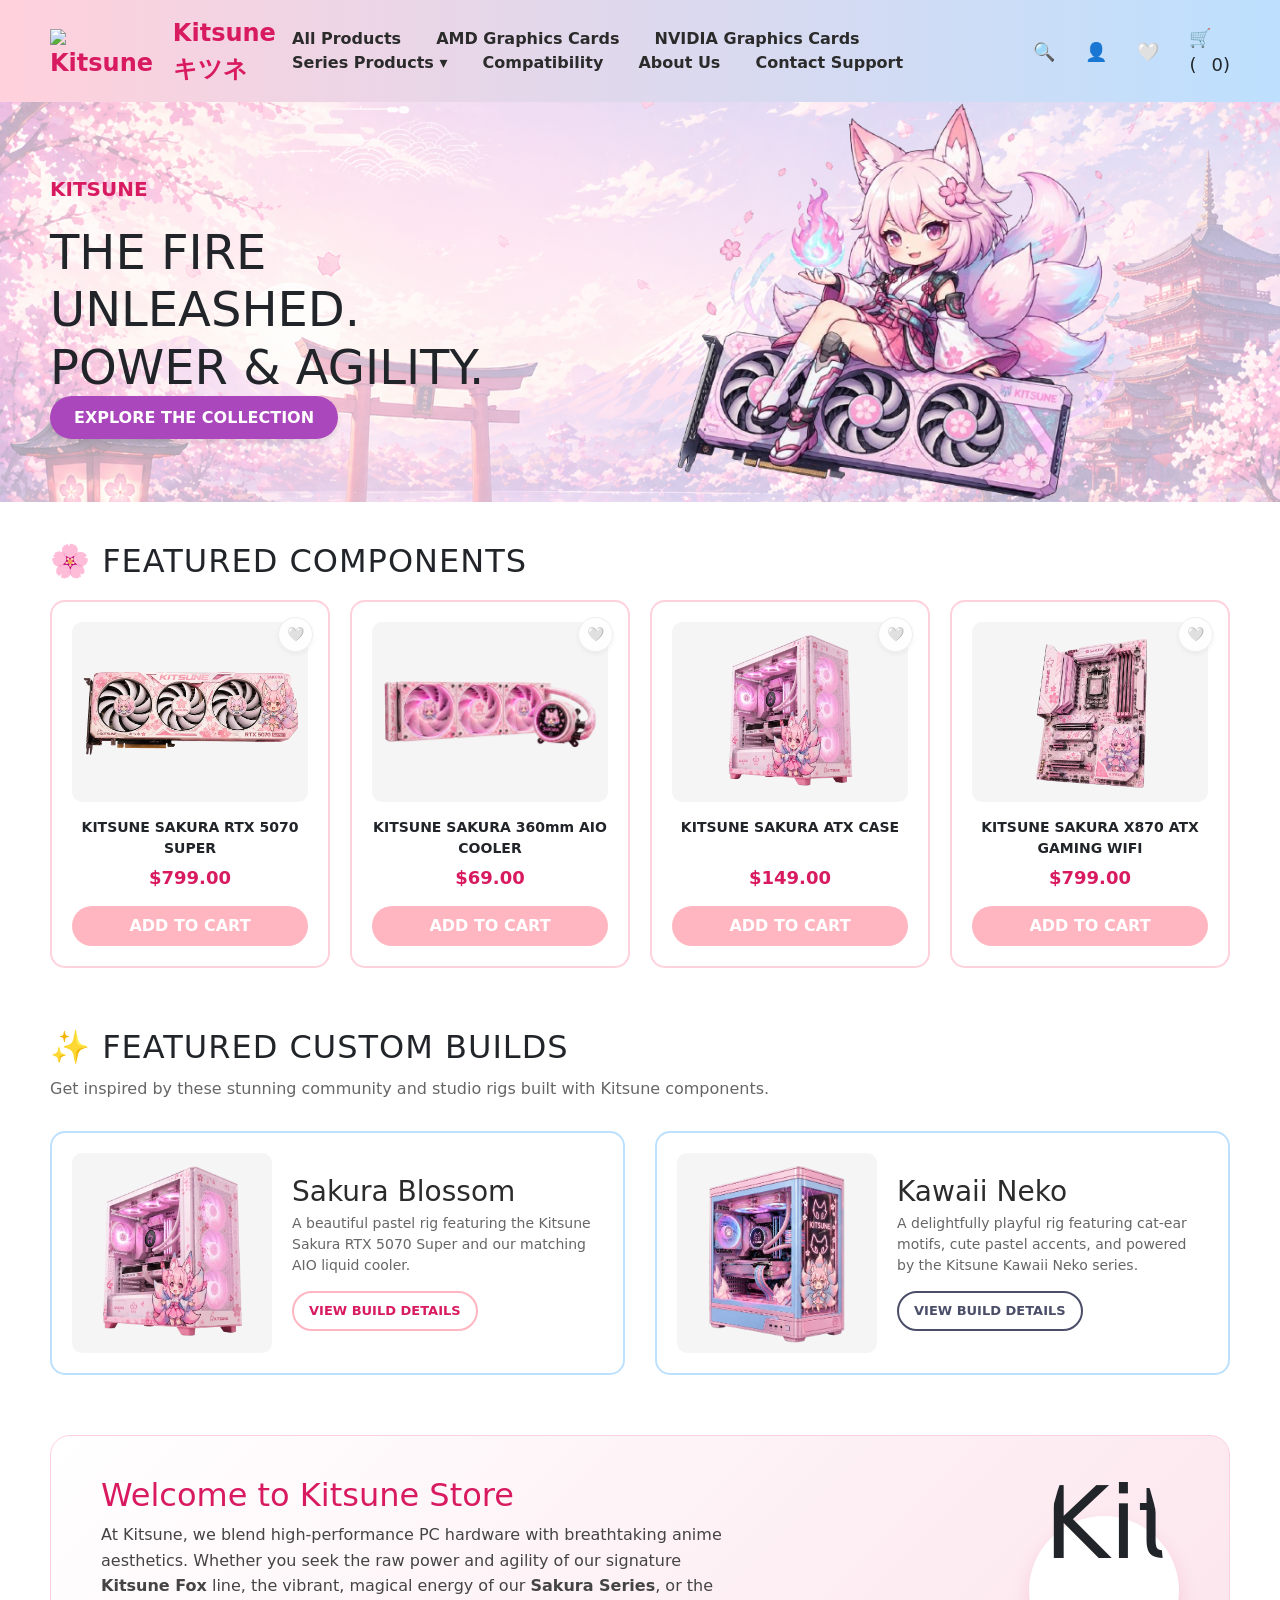
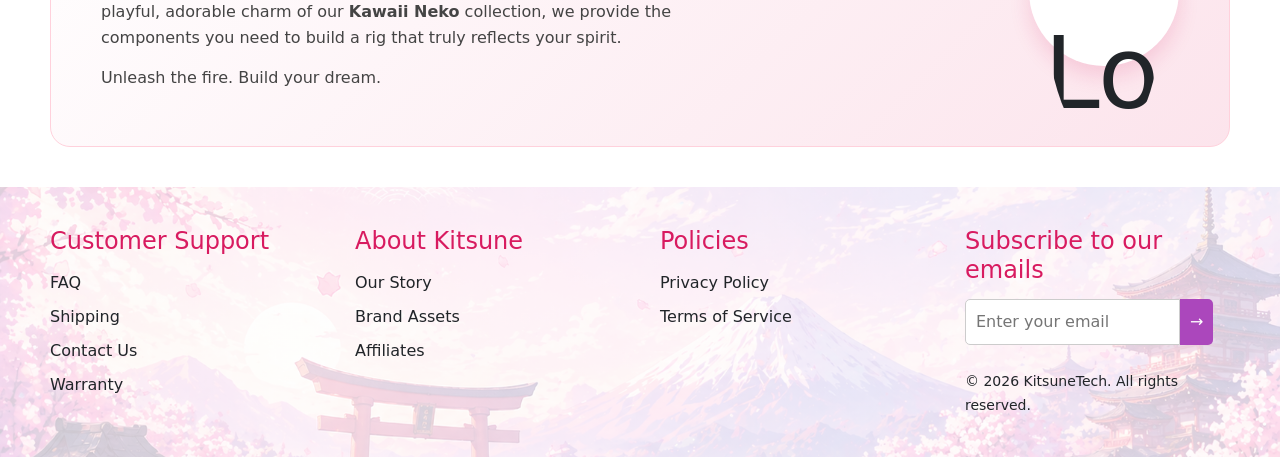
==== index.html @ a8a5a4bb "index" ====
<!DOCTYPE html>
<html lang="en">
<head>
    <meta charset="UTF-8">
    <meta name="viewport" content="width=device-width, initial-scale=1.0">
    <title>Kitsune Official Store </title>
    <link rel="stylesheet" href="styles.css">
    <link href="https://cdn.jsdelivr.net/npm/bootstrap@5.3.3/dist/css/bootstrap.min.css" rel="stylesheet"> 
</head>
<body>

    
    <div class="sakura-container"></div>

    <header>
        <a href="#" class="logo">
            <img src="assets/logo.png" class="brand-logo" alt="Kitsune Logo"> Kitsuneキツネ
        </a>
        <nav>
            <a href="catalog.html">All Products</a>
            <a href="amd.html">AMD Graphics Cards</a>
            <a href="nvidia.html">NVIDIA Graphics Cards</a>
            
            <div class="dropdown">
                <a href="#" class="dropbtn">Series Products ▾</a>
                <div class="dropdown-content">
                    <a href="kitsune-fox-series.html">🦊 Kitsune Fox</a>
                    <a href="sakura-series.html">🌸 Sakura Blossom</a>
                    <a href="kawaii-neko-series.html">🐾 Kawaii Neko</a>
                </div>
            </div>

            <a href="compatibility.html">Compatibility</a>
            <a href="about-us.html">About Us</a>
            <a href="contact-support.html">Contact Support</a>
        </nav>

        <div class="nav-icons">
             <div class="search-container" style="display: flex; align-items: center;">
                <input type="text" id="search-bar" placeholder="Search Kitsune..." 
                style="width: 0; padding: 0; border: none; border-bottom: 2px solid var(--pastel-pink); 
                transition: width 0.3s ease; outline: none; background: transparent;">
                <span style="cursor: pointer;" onclick="toggleSearch()" title="Search">🔍</span>
            </div>
            <a href="account.html" style="text-decoration: none; color: inherit;"><span title="Account">👤</span></a>
            <a href="wishlist.html" style="text-decoration: none; color: inherit;"><span title="Wishlist">🤍</span></a>
            <span style="cursor: pointer;" onclick="toggleCart()" title="View Cart">🛒(<span id="cart-count-nav">0</span>)</span>
        </div>
    </header>

    <section class="hero">
        <div class="hero-content">
            <p style="color: #d81b60; font-weight: bold;">KITSUNE </p>
            <h1>THE FIRE UNLEASHED.<br>POWER & AGILITY.</h1>
            <a href="catalog.html" class="btn-main">EXPLORE THE COLLECTION</a>
        </div>
        <div class="hero-mascot">
            <img src="assets/Kitsune Sakura.png" alt="Kitsune Sakura Mascot">
        </div>
    </section>

    <main>
        <h2 class="section-title">🌸 Featured Components</h2>
        
        <div class="product-grid index-grid">
            <div class="product-card">
                <div class="product-img">
                    <img src="assets/Kitsune Sakura RTX 5070 Super.png" alt="KITSUNE SAKURA RTX 5070 SUPER">
                </div>
                <div class="product-title">KITSUNE SAKURA RTX 5070 SUPER</div>
                <div class="product-price">$799.00</div>
                <button class="btn-add">ADD TO CART</button>
            </div>
            
            <div class="product-card">
                <div class="product-img">
                    <img src="assets/Kitsune Sakura 360mm AIO Cooler.png" alt="KITSUNE SAKURA 360mm AIO COOLER">
                </div>
                <div class="product-title">KITSUNE SAKURA 360mm AIO COOLER</div>
                <div class="product-price">$69.00</div>
                <button class="btn-add">ADD TO CART</button>
            </div>
            
            <div class="product-card">
                <div class="product-img">
                    <img src="assets/Kitsune Sakura ATX Case.png" alt="KITSUNE SAKURA ATX CASE">
                </div>
                <div class="product-title">KITSUNE SAKURA ATX CASE</div>
                <div class="product-price">$149.00</div>
                <button class="btn-add">ADD TO CART</button>
            </div>
            
            <div class="product-card">
                <div class="product-img">
                    <img src="assets/Kitsune Sakura X870 ATX Gaming Wifi.png" alt="KITSUNE SAKURA X870 ATX GAMING WIFI">
                </div>
                <div class="product-title">KITSUNE SAKURA X870 ATX GAMING WIFI</div>
                <div class="product-price">$799.00</div>
                <button class="btn-add">ADD TO CART</button>
            </div>
        </div>

        <h2 class="section-title" style="margin-top: 60px;">✨ Featured Custom Builds</h2>
        <p style="margin-top: -10px; margin-bottom: 30px; color: #666;">Get inspired by these stunning community and studio rigs built with Kitsune components.</p>
        
        <div class="builds-grid">
            <div class="build-card">
                <div class="build-img">
                    <img src="assets/Sakura_Build.png" alt="Kitsune Sakura Custom Build">
                </div>
                <div class="build-details">
                    <h3>Sakura Blossom</h3>
                    <p class="build-specs">A beautiful pastel rig featuring the Kitsune Sakura RTX 5070 Super and our matching AIO liquid cooler.</p>
                    <a href="#" class="btn-outline">VIEW BUILD DETAILS</a>
                </div>
            </div>

            <div class="build-card">
                <div class="build-img">
                    <img src="assets/Kawaii_Neko_Build.png" alt="Kitsune Kawaii Neko Custom Build">
                </div>
                <div class="build-details">
                    <h3>Kawaii Neko</h3>
                    <p class="build-specs">A delightfully playful rig featuring cat-ear motifs, cute pastel accents, and powered by the Kitsune Kawaii Neko series.</p>
                    <a href="#" class="btn-outline-dark">VIEW BUILD DETAILS</a>
                </div>
            </div>
        </div>

        <section class="brand-intro">
            <div class="intro-text">
                <h2>Welcome to Kitsune Store</h2>
                <p>At Kitsune, we blend high-performance PC hardware with breathtaking anime aesthetics. Whether you seek the raw power and agility of our signature <strong>Kitsune Fox</strong> line, the vibrant, magical energy of our <strong>Sakura Series</strong>, or the playful, adorable charm of our <strong>Kawaii Neko</strong> collection, we provide the components you need to build a rig that truly reflects your spirit.</p>
                <p>Unleash the fire. Build your dream.</p>
            </div>
            <div class="intro-graphic">
                <img src="assets/logo.png" alt="Kitsune Logo">
            </div>
        </section>
    </main>

    <div id="cartSidebar" style="position: fixed; top: 0; right: -350px; width: 300px; height: 100%; 
         background: white; box-shadow: -5px 0 15px rgba(0,0,0,0.1); z-index: 1001; 
         transition: right 0.3s ease; padding: 25px; display: flex; flex-direction: column; box-sizing: border-box;">
        
        <div style="display: flex; justify-content: space-between; align-items: center; 
                    border-bottom: 2px solid var(--pastel-pink); padding-bottom: 15px;">
            <h3 style="margin: 0; color: #d81b60;">Your Pack</h3>
            <span onclick="toggleCart()" style="font-size: 24px; cursor: pointer;">&times;</span>
        </div>

        <div id="cartItems" style="flex-grow: 1; padding: 20px 0; color: #666; text-align: center;">
            <p>The pack is empty. Time to hunt for parts!</p>
        </div>

        <div style="border-top: 2px solid #eee; padding-top: 15px;">
            <p style="display: flex; justify-content: space-between; font-weight: bold;">
                Total: <span>$0.00</span>
            </p>
            <button style="width: 100%; padding: 15px; background: var(--btn-pink); border: none; border-radius: 30px; color: white; font-weight: bold; cursor: pointer;">CHECKOUT</button>
        </div>
    </div>

    <footer class="no-margin">
        <div class="footer-col">
            <h4>Customer Support</h4>
            <ul>
                <li>FAQ</li>
                <li>Shipping</li>
                <li>Contact Us</li>
                <li>Warranty</li>
            </ul>
        </div>
        <div class="footer-col">
            <h4>About Kitsune</h4>
            <ul>
                <li>Our Story</li>
                <li>Brand Assets</li>
                <li>Affiliates</li>
            </ul>
        </div>
        <div class="footer-col">
            <h4>Policies</h4>
            <ul>
                <li>Privacy Policy</li>
                <li>Terms of Service</li>
            </ul>
        </div>
        <div class="footer-col newsletter">
            <h4>Subscribe to our emails</h4>
            <div style="display: flex;">
                <input type="email" placeholder="Enter your email">
                <button>→</button>
            </div>
            <br>
            <small>© 2026 KitsuneTech. All rights reserved.</small>
        </div>
    </footer>

    
    <script src="script.js"></script>
</body>
</html>
---- styles.css ----
/* --- 1. CSS Variables --- */
:root {
    --pastel-pink: #ffd1dc;
    --pastel-blue: #bde0fe;
    --dark-text: #2b2b2b;
    --card-bg: #ffffff;
    --btn-pink: #ffb6c1;
    --btn-blue: #a2d2ff;
    --kitsune-orange: #ffd1dc; 
    --success-green: #4caf50;
    --error-red: #f44336;
}

body { 
    font-family: 'Segoe UI', Tahoma, Geneva, Verdana, sans-serif; 
    margin: 0; 
    padding: 0; 
    background-color: #fafafa; 
    color: var(--dark-text); 
    line-height: 1.6; 
    scrollbar-gutter: stable; 
    
    display: flex;
    flex-direction: column;
    min-height: 100vh;
}

.sakura-container { 
    position: fixed; 
    top: 0; 
    left: 0; 
    width: 100%; 
    height: 100%; 
    pointer-events: none; 
    z-index: 999; 
    overflow: hidden; 
}

.sakura { 
    position: absolute; 
    top: -50px; 
    width: 15px; 
    height: 15px; 
    background: radial-gradient(circle, #ffc0cb 40%, #ff69b4 100%); 
    border-radius: 50% 50% 50% 0; 
    opacity: 0.8; 
    animation: fall linear infinite; 
}

@keyframes fall { 
    0% { transform: translateY(-50px) translateX(0) rotate(0deg); } 
    50% { transform: translateY(50vh) translateX(-50px) rotate(180deg); } 
    100% { transform: translateY(110vh) translateX(50px) rotate(360deg); } 
}

header { 
    display: flex; 
    justify-content: space-between; 
    align-items: center; 
    padding: 15px 50px; 
    background: linear-gradient(90deg, var(--pastel-pink), var(--pastel-blue)); 
    box-shadow: 0 2px 10px rgba(0,0,0,0.05); 
}

.logo { 
    display: flex; 
    align-items: center; 
    font-size: 24px; 
    font-weight: bold; 
    color: #d81b60; 
    text-decoration: none; 
    gap: 10px; 
}

.brand-logo { 
    height: 45px; 
    width: auto; 
    object-fit: contain; 
}

nav a { 
    margin: 0 15px; 
    text-decoration: none; 
    color: var(--dark-text); 
    font-weight: 600; 
    transition: color 0.3s; 
}

nav a:hover { 
    color: #d81b60; 
}

.nav-icons { 
    display: flex; 
    align-items: center; 
    gap: 15px; 
}

.nav-icons span { 
    cursor: pointer; 
    font-size: 18px; 
    margin-left: 15px; 
}

.dropdown { 
    position: relative; 
    display: inline-block; 
    margin: 0 15px; 
}

.dropdown .dropbtn { 
    text-decoration: none; 
    color: var(--dark-text); 
    font-weight: 600; 
    margin: 0; 
    cursor: pointer; 
}

.dropdown-content {
    display: none; 
    position: absolute; 
    background-color: var(--card-bg);
    min-width: 180px; 
    box-shadow: 0px 8px 16px 0px rgba(0,0,0,0.1);
    z-index: 10; 
    border-radius: 8px; 
    border: 1px solid var(--pastel-pink);
    top: 100%; 
    left: 0; 
    overflow: hidden;
}

.dropdown-content a { 
    color: var(--dark-text); 
    padding: 12px 16px; 
    text-decoration: none; 
    display: block; 
    margin: 0; 
    font-weight: 500; 
    transition: background-color 0.2s ease; 
}

.dropdown-content a:hover { 
    background-color: var(--pastel-pink); 
    color: #d81b60; 
}

.dropdown:hover .dropdown-content { 
    display: block; 
}

.page-header { 
    background: linear-gradient(rgba(255, 255, 255, 0.8), rgba(255, 255, 255, 0.8)), url("assets/bg-kitsune.jpg"); 
    background-position: center; 
    background-size: cover; 
    padding: 60px 50px; 
    text-align: center; 
    border-bottom: 2px solid var(--pastel-pink); 
}

.page-header h1 { 
    font-size: 42px; 
    color: #d81b60; 
    margin: 0; 
}

.page-header p { 
    font-size: 18px; 
    color: #666; 
    margin-top: 10px; 
}

.page-header.about-header { 
    padding: 80px 50px; 
}

.page-header.about-header h1 { 
    font-size: 48px; 
}

main { 
    padding: 40px 50px; 
    
    flex-grow: 1;
}

main.layout-about { 
    max-width: 900px; 
    margin: 40px auto; 
    padding: 0 20px; 
}

main.layout-contact { 
    max-width: 1100px; 
    margin: 40px auto; 
    padding: 0 20px; 
    display: grid; 
    grid-template-columns: 1fr 1fr; 
    gap: 40px; 
}

main.layout-compat { 
    padding: 40px 50px 300px 50px; 
    display: flex; 
    justify-content: center; 
}

footer{
    background:
    linear-gradient(
    rgba(255,255,255,.75),
    rgba(255,255,255,.75)),
    url("assets/bg-kitsune.jpg");

    background-size:cover;
    background-position:center;
    background-repeat:no-repeat;

    width:100%;

    padding:40px 50px;

    margin-top:50px;

    display:grid;

    grid-template-columns:
    repeat(auto-fit,minmax(180px,1fr));

    gap:40px;

    box-sizing:border-box;

    overflow:hidden;
}

footer.no-margin{
    margin-top:0;
}

footer.col-3{
    grid-template-columns:
    repeat(3,1fr);
}

.footer-col{
    min-width:0;
}

.footer-col h4{
    margin-bottom:15px;
    color:#d81b60;
}

.footer-col ul{
    list-style:none;
    padding:0;
    margin:0;
}

.footer-col ul li{
    margin-bottom:10px;
    cursor:pointer;
}

.footer-col ul li:hover{
    color:#d81b60;
}

.hero {
    background: linear-gradient(rgba(255,255,255,0.6), rgba(255,255,255,0.6)), url("assets/bg-kitsune.jpg");
    background-size: cover; 
    background-position: right center; 
    background-repeat: no-repeat;
    height: 400px; 
    display: flex; 
    align-items: center; 
    padding: 0 50px; 
    position: relative; 
    overflow: hidden;
}

.hero-content { max-width: 500px; z-index: 2; }
.hero h1 { font-size: 48px; margin-bottom: 10px; }
.hero p { font-size: 20px; margin-bottom: 20px; }

.btn-main {
    background-color: #ab47bc; 
    color: white; 
    padding: 12px 24px; 
    border: none;
    border-radius: 25px; 
    font-size: 16px; 
    font-weight: bold; 
    cursor: pointer;
    text-decoration: none; 
    box-shadow: 0 4px 6px rgba(0,0,0,0.1);
}

.hero-mascot { 
    position: absolute; 
    right: 10%; 
    top: 50%; 
    transform: translateY(-50%); 
    width: 500px; 
    z-index: 5; 
}

.hero-mascot img { 
    width: 100%; 
    height: auto; 
    display: block; 
    object-fit: contain; 
}

h2.section-title { 
    text-transform: uppercase; 
    letter-spacing: 1px; 
    margin-bottom: 20px; 
    display: flex; 
    align-items: center; 
    gap: 10px; 
}

.builds-grid { 
    display: grid; 
    grid-template-columns: repeat(2, 1fr); 
    gap: 30px; 
    margin-bottom: 60px; 
}

.build-card {
    background: var(--card-bg); 
    border: 2px solid var(--pastel-blue); 
    border-radius: 15px;
    padding: 20px; 
    display: flex; 
    align-items: center; 
    gap: 20px; 
    transition: transform 0.3s ease;
}

.build-card:hover { 
    transform: translateY(-5px); 
    box-shadow: 0 10px 20px rgba(0,0,0,0.05); 
}

.build-img {
    width: 200px; 
    height: 200px; 
    background-color: #f5f5f5; 
    border-radius: 10px;
    display: flex; 
    align-items: center; 
    justify-content: center; 
    padding: 10px; 
    flex-shrink: 0; 
    overflow: hidden;
}

.build-img img { 
    max-width: 100%; 
    max-height: 100%; 
    object-fit: contain; 
    display: block; 
}

.build-details { 
    display: flex; 
    flex-direction: column; 
    justify-content: center; 
    text-align: left; 
    width: 100%; 
}

.build-details h3 { margin: 0 0 5px 0; color: var(--dark-text); }
.build-specs { font-size: 14px; color: #666; margin-bottom: 15px; }

.btn-outline {
    display: inline-block; 
    padding: 8px 15px; 
    border: 2px solid var(--btn-pink); 
    color: #d81b60;
    text-decoration: none; 
    font-weight: bold; 
    border-radius: 20px; 
    text-align: center; 
    transition: all 0.3s ease; 
    width: fit-content; 
    font-size: 13px;
}

.btn-outline:hover { 
    background-color: var(--btn-pink); 
    color: white; 
}

.btn-outline-dark {
    display: inline-block; 
    padding: 8px 15px; 
    border: 2px solid #4a4e69; 
    color: #4a4e69;
    text-decoration: none; 
    font-weight: bold; 
    border-radius: 20px; 
    text-align: center; 
    transition: all 0.3s ease; 
    width: fit-content; 
    font-size: 13px;
}

.btn-outline-dark:hover { 
    background-color: #4a4e69; 
    color: white; 
}

.brand-intro {
    background: linear-gradient(135deg, #ffffff, #fce4ec); 
    border-radius: 20px; 
    padding: 40px 50px;
    display: flex; 
    align-items: center; 
    justify-content: space-between; 
    margin-top: 20px; 
    border: 1px solid var(--pastel-pink);
}

.intro-text { max-width: 60%; }
.intro-text h2 { color: #d81b60; margin-top: 0; font-size: 32px; }
.intro-text p { font-size: 16px; line-height: 1.6; margin-bottom: 15px; color: #444; }

.intro-graphic {
    font-size: 100px; 
    background: white; 
    width: 150px; 
    height: 150px; 
    border-radius: 50%;
    display: flex; 
    align-items: center; 
    justify-content: center; 
    box-shadow: 0 10px 20px rgba(216, 27, 96, 0.15);
}

.intro-graphic img { 
    width: 80%; 
    height: auto; 
    object-fit: contain; 
    border-radius: 50%; 
}

.newsletter input { 
    padding: 10px; 
    border: 1px solid #ccc; 
    border-radius: 5px 0 0 5px; 
    outline: none; 
    width: calc(100% - 50px); 
}

.newsletter button { 
    padding: 10px; 
    background: #ab47bc; 
    color: white; 
    border: none; 
    border-radius: 0 5px 5px 0; 
    cursor: pointer; 
}

.toolbar { 
    display: flex; 
    justify-content: space-between; 
    align-items: center; 
    margin-bottom: 20px; 
    padding: 10px 0; 
    border-bottom: 2px solid #eee; 
}

.product-count { color: #666; font-weight: bold; }
.sorting label { font-weight: bold; color: var(--dark-text); margin-right: 10px; }

.sorting select {
    padding: 8px 15px; 
    border: 2px solid var(--pastel-pink); 
    border-radius: 20px;
    background-color: white; 
    color: var(--dark-text); 
    font-family: inherit; 
    font-weight: 600; 
    outline: none; 
    cursor: pointer; 
    transition: border-color 0.3s;
}

.sorting select:hover { border-color: #d81b60; }

.product-grid { 
    display: grid; 
    grid-template-columns: repeat(4, 1fr); 
    gap: 20px; 
    margin-bottom: 20px; 
}

.product-grid.index-grid { 
    margin-bottom: 50px; 
} 

.product-card {
    background: var(--card-bg); 
    border: 2px solid var(--pastel-pink); 
    border-radius: 15px;
    padding: 20px; 
    text-align: center; 
    transition: transform 0.3s ease; 
    display: flex; 
    flex-direction: column; 
    align-items: center;
}

.product-card:hover { 
    transform: translateY(-5px); 
    box-shadow: 0 10px 20px rgba(0,0,0,0.05); 
}

.product-img {
    width: 100%; 
    height: 180px; 
    background-color: #f5f5f5; 
    border-radius: 10px; 
    margin-bottom: 15px;
    display: flex; 
    align-items: center; 
    justify-content: center; 
    overflow: hidden; 
    padding: 10px; 
    box-sizing: border-box;
}

.product-img img { 
    max-width: 100%; 
    max-height: 100%; 
    object-fit: contain; 
    display: block; 
}

.product-title { 
    font-size: 14px; 
    font-weight: bold; 
    margin-bottom: 5px; 
    min-height: 40px; 
    flex-grow: 1; 
}

.product-price { 
    font-size: 18px; 
    color: #d81b60; 
    font-weight: bold; 
    margin-bottom: 15px; 
}

.btn-add {
    background-color: var(--btn-pink); 
    color: white; 
    border: none; 
    padding: 8px 15px;
    border-radius: 20px; 
    cursor: pointer; 
    font-weight: bold; 
    width: 100%; 
    transition: background-color 0.3s;
}

.btn-add:hover { background-color: var(--btn-blue); }

.btn-fox { 
    background-color: var(--btn-pink); 
    border-color: var(--btn-pink); 
}

.btn-fox:hover { 
    background-color: #ffd1dc; 
}

.content-section {
    background: white; 
    padding: 40px; 
    border-radius: 20px; 
    border: 2px solid var(--pastel-pink);
    margin-bottom: 30px; 
    box-shadow: 0 10px 30px rgba(0,0,0,0.05);
}

.content-section h2 { 
    color: #d81b60; 
    border-bottom: 2px solid var(--pastel-pink); 
    padding-bottom: 10px; 
    margin-top: 0; 
}

.form-section { 
    background: white; 
    padding: 30px; 
    border-radius: 20px; 
    border: 2px solid var(--pastel-pink); 
    box-shadow: 0 10px 30px rgba(0,0,0,0.05); 
}

.form-group { margin-bottom: 20px; }
.form-group label { display: block; margin-bottom: 8px; font-weight: bold; }

.form-group input, 
.form-group textarea, 
.form-group select {
    width: 100%; 
    padding: 12px; 
    border-radius: 10px; 
    border: 2px solid #eee; 
    font-family: inherit; 
    box-sizing: border-box;
}

.btn-submit {
    width: 100%; 
    padding: 15px; 
    background-color: var(--btn-pink); 
    color: white; 
    border: none;
    border-radius: 30px; 
    font-size: 16px; 
    font-weight: bold; 
    cursor: pointer; 
    transition: background-color 0.3s;
}

.btn-submit:hover { background-color: var(--btn-blue); }

.faq-section h2 { color: #d81b60; margin-top: 0; }
.faq-item { 
    margin-bottom: 20px; 
    background: #fff; 
    padding: 15px; 
    border-radius: 10px; 
    border-left: 5px solid var(--pastel-blue); 
}

.faq-item h3 { margin-top: 0; font-size: 16px; color: #333; }
.faq-item p { margin-bottom: 0; font-size: 14px; color: #666; }

.builder-container {
    background: white; 
    padding: 30px; 
    border-radius: 20px; 
    border: 2px solid var(--pastel-pink);
    width: 100%; 
    max-width: 800px; 
    box-shadow: 0 10px 30px rgba(0,0,0,0.05);
    margin: 0 auto; 
}

.selection-row { 
    display: flex; 
    align-items: center; 
    margin-bottom: 20px; 
    gap: 20px; 
}

.selection-label { width: 150px; font-weight: bold; color: #555; }

.selection-row select {
    flex-grow: 1; 
    padding: 12px; 
    border-radius: 10px; 
    border: 2px solid #eee;
    font-family: inherit; 
    font-size: 16px; 
    outline: none; 
    cursor: pointer; 
    transition: border-color 0.3s;
}

.selection-row select:focus { border-color: var(--pastel-blue); }

.status-box { 
    margin-top: 30px; 
    padding: 20px; 
    border-radius: 15px; 
    text-align: center; 
    font-weight: bold; 
    display: none; 
}

.status-box.success { 
    display: block; 
    background-color: #e8f5e9; 
    color: var(--success-green); 
    border: 2px solid var(--success-green); 
}

.status-box.error { 
    display: block; 
    background-color: #ffebee; 
    color: var(--error-red); 
    border: 2px solid var(--error-red); 
}

.btn-check {
    width: 100%; 
    padding: 15px; 
    background-color: var(--btn-pink); 
    color: white; 
    border: none;
    border-radius: 30px; 
    font-size: 18px; 
    font-weight: bold; 
    cursor: pointer; 
    transition: background-color 0.3s; 
    margin-top: 20px;
}

.account-container {
    display: flex;
    gap: 40px;
    max-width: 1100px;
    margin: 40px auto;
    padding: 0 20px;
}

.account-sidebar {
    width: 250px;
    background: white;
    padding: 20px;
    border-radius: 15px;
    border: 2px solid var(--pastel-pink);
    height: fit-content;
    box-shadow: 0 5px 15px rgba(0,0,0,0.03);
}

.account-sidebar a {
    display: block;
    padding: 12px 15px;
    color: var(--dark-text);
    text-decoration: none;
    font-weight: bold;
    border-radius: 8px;
    margin-bottom: 5px;
    transition: all 0.3s ease;
}

.account-sidebar a:hover, .account-sidebar a.active {
    background-color: var(--pastel-pink);
    color: #d81b60;
}

.account-content {
    flex-grow: 1;
    background: white;
    padding: 40px;
    border-radius: 15px;
    border: 2px solid var(--pastel-blue);
    box-shadow: 0 5px 15px rgba(0,0,0,0.03);
}

.account-content h2 {
    color: #d81b60;
    margin-top: 0;
    border-bottom: 2px solid var(--pastel-pink);
    padding-bottom: 10px;
}

.profile-info {
    display: grid;
    grid-template-columns: 1fr 1fr;
    gap: 20px;
    margin-bottom: 30px;
}

.info-group label {
    font-weight: bold;
    color: #666;
    font-size: 14px;
    display: block;
}

.info-group p {
    margin: 5px 0 0 0;
    font-size: 16px;
    color: var(--dark-text);
}

.order-card {
    border: 1px solid #eee;
    border-left: 5px solid var(--btn-pink);
    border-radius: 10px;
    padding: 20px;
    margin-bottom: 15px;
    display: flex;
    justify-content: space-between;
    align-items: center;
}

.order-details h4 { margin: 0 0 5px 0; color: var(--dark-text); }
.order-details p { margin: 0; color: #666; font-size: 14px; }
.order-status {
    background-color: #e8f5e9;
    color: var(--success-green);
    padding: 5px 10px;
    border-radius: 20px;
    font-size: 12px;
    font-weight: bold;
}

.product-card {
    position: relative; 
}

.btn-wishlist-toggle {
    position: absolute;
    top: 10px;
    right: 10px;
    background: rgba(255, 255, 255, 0.9);
    border: 1px solid #eee;
    border-radius: 50%;
    width: 35px;
    height: 35px;
    display: flex;
    align-items: center;
    justify-content: center;
    font-size: 16px;
    cursor: pointer;
    z-index: 5;
    transition: all 0.2s ease;
    box-shadow: 0 2px 5px rgba(0,0,0,0.05);
}

.btn-wishlist-toggle:hover {
    transform: scale(1.1);
}


.btn-wishlist-toggle, 
.btn-remove-wishlist {
    position: absolute;
    top: 15px;
    right: 15px;
    background: rgba(255, 255, 255, 0.9);
    border: 1px solid #eee;
    border-radius: 50%;
    width: 35px;
    height: 35px;
    display: flex;
    align-items: center;
    justify-content: center;
    font-size: 14px;
    cursor: pointer;
    z-index: 5;
    transition: all 0.2s ease;
    box-shadow: 0 2px 5px rgba(0,0,0,0.05);
}

.btn-remove-wishlist {
    color: var(--error-red);
    font-weight: bold;
}

.btn-wishlist-toggle:hover, 
.btn-remove-wishlist:hover {
    transform: scale(1.15); 
}

.custom-dropdown {
    flex-grow: 1;
    position: relative;
    cursor: pointer;
}

.dropdown-selected {
    padding: 12px;
    padding-right: 37px; 
    border-radius: 10px;
    border: 2px solid #eee;
    background-color: white;
    background-image: url("data:image/svg+xml,%3Csvg xmlns='http://www.w3.org/2000/svg' width='16' height='16' viewBox='0 0 24 24' fill='none' stroke='%23333333' stroke-width='4' stroke-linecap='round' stroke-linejoin='round'%3E%3Cpolyline points='6 9 12 15 18 9'%3E%3C/polyline%3E%3C/svg%3E");
    background-repeat: no-repeat;
    background-position: right 2px center; 
    background-size: 14px;
    font-family: inherit;
    font-size: 16px;
    color: var(--dark-text);
    transition: border-color 0.3s;
}

.dropdown-selected:hover { 
    border-color: var(--pastel-blue); 
}

.dropdown-selected::after {
    display: none; 
}

.dropdown-list {
    display: none;
    position: absolute;
    top: 100%;
    left: 0;
    right: 0;
    background: white;
    border: 2px solid var(--pastel-pink);
    border-radius: 10px;
    margin-top: 5px;
    max-height: 250px; 
    overflow-y: auto;
    z-index: 100;
    box-shadow: 0 10px 20px rgba(0,0,0,0.1);
}

.dropdown-list.show { display: block; }

.dropdown-item {
    padding: 10px 15px;
    transition: background 0.2s;
    color: var(--dark-text);
}

.dropdown-item:hover { 
    background: var(--pastel-pink); 
    color: #d81b60; 
}

.btn-check:hover { background-color: var(--btn-blue); }

@media (max-width:768px) {
    
    * {
        box-sizing: border-box !important;
    }
    
    body, main {
        overflow-x: hidden; 
        width: 100%;
    }

    header { 
        background: #ffffff !important; 
        flex-direction: row !important; 
        flex-wrap: wrap !important; 
        justify-content: space-between; 
        align-items: center;
        padding: 15px 20px !important; 
        box-shadow: 0 2px 5px rgba(0,0,0,0.05); 
    }

    header::before {
        content: '\2630'; 
        font-size: 24px;
        color: #333;
        flex: 1 1 auto; 
        cursor: pointer;
    }

    .logo {
        flex: 1 1 auto; 
        justify-content: flex-start;
        font-size: 20px;
        margin-bottom: 15px; 
    }

    .brand-logo {
        height: 35px;
    }

    .nav-icons {
        flex: 0 0 auto;
        justify-content: flex-end;
        width: auto;
        margin-top: 0;
        margin-bottom: 15px; 
        gap: 15px;
    }
    
    .nav-icons span {
        margin-left: 0;
        color: #333; 
    }

    nav {
        display: flex !important; 
        flex-direction: row !important;
        flex-wrap: wrap !important; 
        justify-content: center !important;
        width: 100%;
        padding: 10px 0;
        border-top: 1px solid #f0f0f0;
        gap: 15px !important;
    }

    nav a, .dropdown {
        margin: 0 !important;
        font-size: 13px; 
        white-space: normal; 
        color: #333;
    }

    .hero {
        height: auto !important; 
        padding: 40px 20px !important;
        flex-direction: column !important;
        text-align: center;
        background-position: center;
    }

    .hero-content {
        max-width: 100%;
        margin-bottom: 30px; 
        z-index: 10;
        position: relative;
    }

    .hero h1 { font-size: 36px; }

    .hero-mascot {
        position: relative !important; 
        width: 100% !important;
        max-width: 320px; 
        right: auto !important;
        top: auto !important;
        transform: none !important;
        margin: 0 auto;
    }

    .product-grid {
        grid-template-columns: repeat(2, 1fr) !important;
        gap: 10px; 
        padding: 0;
    }

    .product-card {
        border: none !important; 
        box-shadow: none !important;
        padding: 10px 5px; 
        text-align: left; 
    }

    .product-img {
        background: none; 
        height: auto;
        min-height: 120px;
        padding: 0;
        margin-bottom: 10px;
    }

    .product-title {
        font-weight: normal; 
        font-size: 13px;
        color: #333;
        min-height: auto;
    }

    .product-price {
        font-size: 16px;
        color: #333; 
    }

    .product-card .btn-add {
        display: none; 
    }

    .builds-grid {
        grid-template-columns: 1fr !important;
        width: 100%;
    }

    .build-card {
        flex-direction: column !important; 
        align-items: center;
        width: 100% !important;
        padding: 20px;
        box-sizing: border-box !important; 
    }

    .build-img {
        width: 100% !important;
        height: auto !important;
        margin-bottom: 20px !important; 
    }

    .build-details {
        width: 100% !important;
        text-align: center; 
    }

    footer, footer.col-3{
        width:100%;
        background:
        linear-gradient(
        rgba(255,255,255,.75),
        rgba(255,255,255,.75)),
        url("assets/bg-kitsune.jpg");
        
        background-size:cover;
        background-position:center;
        background-repeat:no-repeat;
        
        grid-template-columns:repeat(3,1fr)!important;
        gap:25px;
        padding:40px 20px;
        text-align:left;
        margin-top:20px;
        overflow:hidden;
    }
    
    .footer-col{
        min-width:0;
    }
    
    .footer-col ul{
        padding:0;
        margin:0;
    }
    
    .footer-col li{
        word-break:break-word;
    }

    .footer-col ul {
        display: block;
        text-align: left;
    }

    .footer-col ul li {
        margin-bottom: 15px;
        color: #666;
    }

    .newsletter {
        margin-bottom: 20px;
    }

    .newsletter input {
        width: 100%; 
        box-sizing: border-box;
        border-radius: 0; 
        padding: 15px;
        border: 1px solid #ddd;
    }

    main {
        padding: 15px 10px; 
    }

    .brand-intro {
        flex-direction: column-reverse; 
        padding: 30px 20px;
        gap: 20px;
        text-align: center;
    }

    .intro-text { 
        max-width: 100% !important; 
    }

    main.layout-contact { 
        grid-template-columns: 1fr !important;
        gap: 30px; 
    }

    .builder-container {
        padding: 25px 20px !important;
    }

    .selection-row { 
        flex-direction: column !important; 
        align-items: flex-start !important; 
        gap: 8px !important; 
        margin-bottom: 15px !important;
    }

    .selection-label { 
        width: 100% !important; 
        text-align: left;
    }

    .selection-row select {
        width: 100% !important; 
        box-sizing: border-box !important;
    }
}
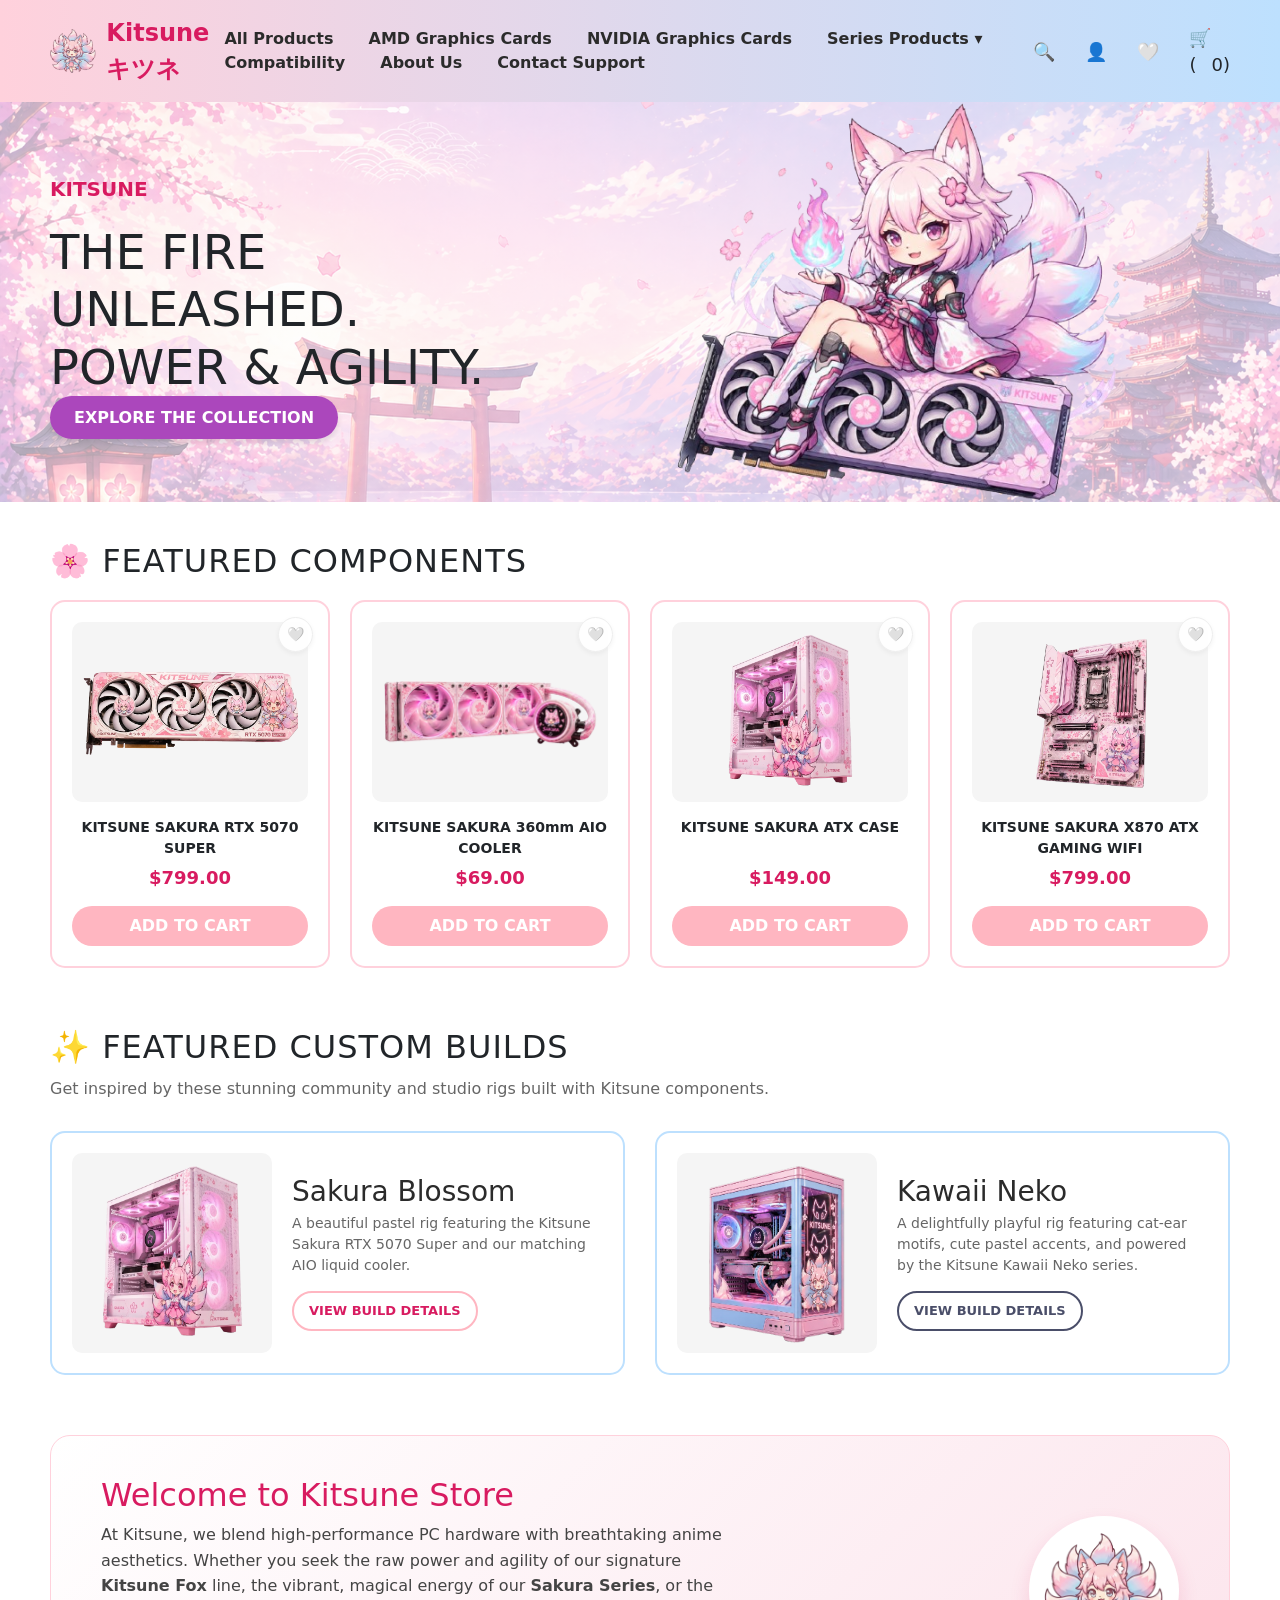
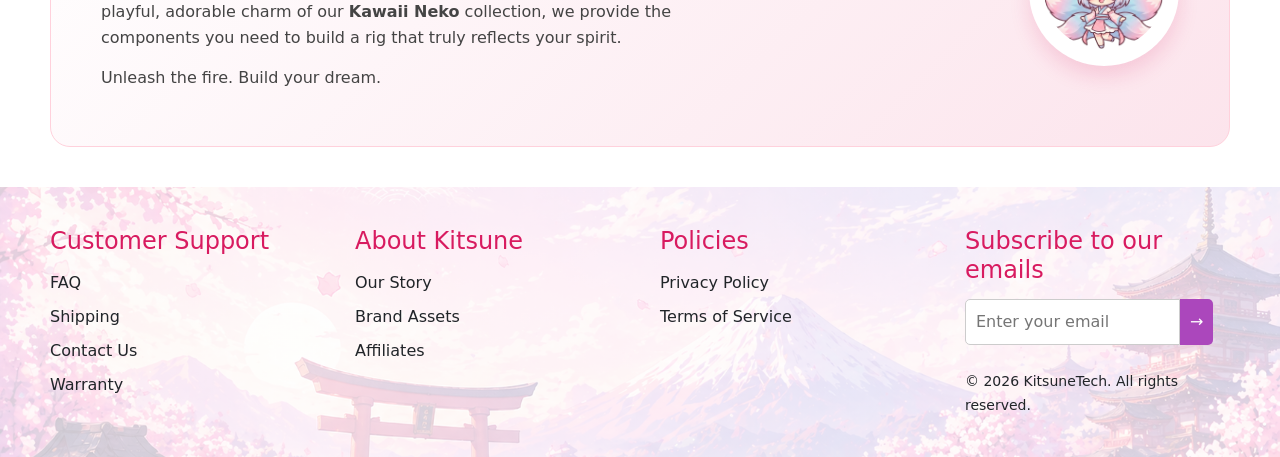
==== commit 27b324df: "LAHAT" ====
--- a/index.html
+++ b/index.html
@@ -3,18 +3,18 @@
 <head>
     <meta charset="UTF-8">
     <meta name="viewport" content="width=device-width, initial-scale=1.0">
-    <title>Kitsune Official Store </title>
+    <title>Kitsune Official Store Anime-Themed PC Components</title>
     <link rel="stylesheet" href="styles.css">
     <link href="https://cdn.jsdelivr.net/npm/bootstrap@5.3.3/dist/css/bootstrap.min.css" rel="stylesheet"> 
 </head>
 <body>
 
-    
+    <script src="https://cdn.jsdelivr.net/npm/bootstrap@5.3.3/dist/js/bootstrap.bundle.min.js"></script>
     <div class="sakura-container"></div>
 
     <header>
         <a href="#" class="logo">
-            <img src="assets/logo.png" class="brand-logo" alt="Kitsune Logo"> Kitsuneキツネ
+            <img src="assets/Logo.png" class="brand-logo" alt="Kitsune Logo"> Kitsuneキツネ
         </a>
         <nav>
             <a href="catalog.html">All Products</a>
@@ -134,7 +134,7 @@
                 <p>Unleash the fire. Build your dream.</p>
             </div>
             <div class="intro-graphic">
-                <img src="assets/logo.png" alt="Kitsune Logo">
+                <img src="assets/Logo.png" alt="Kitsune Logo">
             </div>
         </section>
     </main>
@@ -196,8 +196,6 @@
             <small>© 2026 KitsuneTech. All rights reserved.</small>
         </div>
     </footer>
-
-    
     <script src="script.js"></script>
 </body>
 </html>
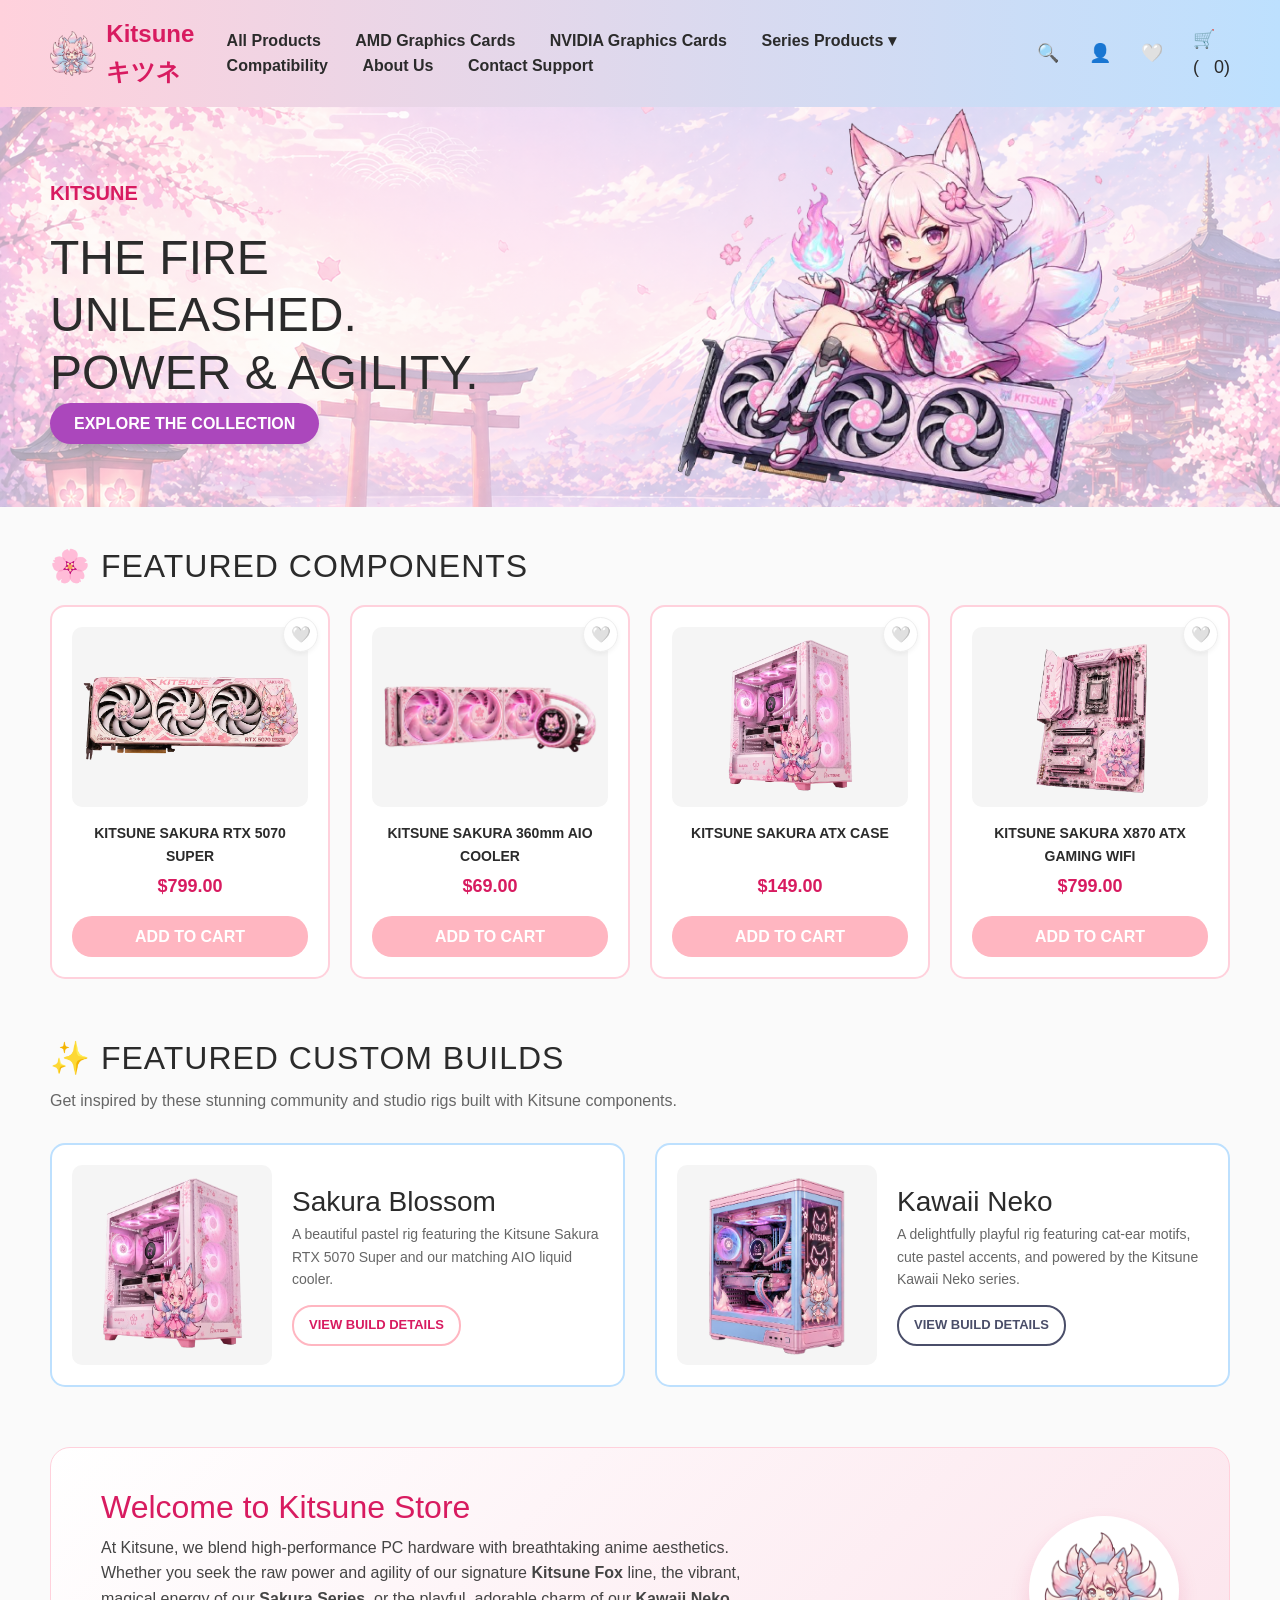
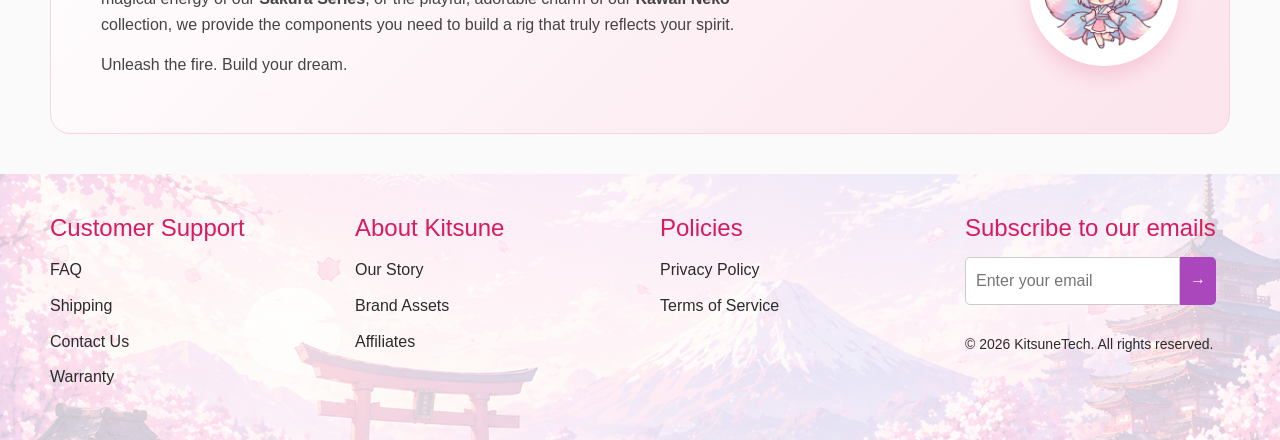
==== commit dd078edd: "lahat" ====
--- a/index.html
+++ b/index.html
@@ -3,9 +3,9 @@
 <head>
     <meta charset="UTF-8">
     <meta name="viewport" content="width=device-width, initial-scale=1.0">
-    <title>Kitsune Official Store Anime-Themed PC Components</title>
-    <link rel="stylesheet" href="styles.css">
+    <title>Kitsune Official Store</title>
     <link href="https://cdn.jsdelivr.net/npm/bootstrap@5.3.3/dist/css/bootstrap.min.css" rel="stylesheet"> 
+    <link rel="stylesheet" href="styles.css?v=4">
 </head>
 <body>
 
@@ -13,6 +13,8 @@
     <div class="sakura-container"></div>
 
     <header>
+        <span class="menu-toggle" onclick="toggleMobileMenu()" style="display: none;">☰</span>
+        
         <a href="#" class="logo">
             <img src="assets/Logo.png" class="brand-logo" alt="Kitsune Logo"> Kitsuneキツネ
         </a>
--- a/styles.css
+++ b/styles.css
@@ -43,7 +43,7 @@
     height: 15px; 
     background: radial-gradient(circle, #ffc0cb 40%, #ff69b4 100%); 
     border-radius: 50% 50% 50% 0; 
-    opacity: 0.8; 
+    opacity: 0.5; 
     animation: fall linear infinite; 
 }
 
@@ -701,18 +701,22 @@
     border: 2px solid var(--error-red); 
 }
 
-.btn-check {
+.btn-verify { 
     width: 100%; 
     padding: 15px; 
     background-color: var(--btn-pink); 
     color: white; 
-    border: none;
+    border: none; 
     border-radius: 30px; 
     font-size: 18px; 
     font-weight: bold; 
     cursor: pointer; 
     transition: background-color 0.3s; 
-    margin-top: 20px;
+    margin-top: 20px; 
+}
+
+.btn-verify:hover { 
+    background-color: var(--btn-blue); 
 }
 
 .account-container {
@@ -834,8 +838,6 @@
     transform: scale(1.1);
 }
 
-
-.btn-wishlist-toggle, 
 .btn-remove-wishlist {
     position: absolute;
     top: 15px;
@@ -853,14 +855,10 @@
     z-index: 5;
     transition: all 0.2s ease;
     box-shadow: 0 2px 5px rgba(0,0,0,0.05);
-}
-
-.btn-remove-wishlist {
     color: var(--error-red);
     font-weight: bold;
 }
 
-.btn-wishlist-toggle:hover, 
 .btn-remove-wishlist:hover {
     transform: scale(1.15); 
 }
@@ -937,65 +935,52 @@
         width: 100%;
     }
 
+    .menu-toggle {
+        display: none !important; 
+    }
+
     header { 
         background: #ffffff !important; 
-        flex-direction: row !important; 
-        flex-wrap: wrap !important; 
-        justify-content: space-between; 
-        align-items: center;
-        padding: 15px 20px !important; 
-        box-shadow: 0 2px 5px rgba(0,0,0,0.05); 
-    }
-
-    header::before {
-        content: '\2630'; 
-        font-size: 24px;
-        color: #333;
-        flex: 1 1 auto; 
-        cursor: pointer;
+        flex-direction: column !important; 
+        justify-content: center !important; 
+        align-items: center !important;
+        padding: 15px !important; 
     }
 
     .logo {
-        flex: 1 1 auto; 
-        justify-content: flex-start;
-        font-size: 20px;
-        margin-bottom: 15px; 
-    }
-
-    .brand-logo {
-        height: 35px;
-    }
-
-    .nav-icons {
-        flex: 0 0 auto;
-        justify-content: flex-end;
-        width: auto;
-        margin-top: 0;
-        margin-bottom: 15px; 
-        gap: 15px;
-    }
-    
-    .nav-icons span {
-        margin-left: 0;
-        color: #333; 
+        margin-bottom: 15px !important;
+        justify-content: center !important;
+        width: 100%;
     }
 
     nav {
         display: flex !important; 
-        flex-direction: row !important;
+        position: relative !important; 
+        flex-direction: row !important; 
         flex-wrap: wrap !important; 
         justify-content: center !important;
         width: 100%;
-        padding: 10px 0;
-        border-top: 1px solid #f0f0f0;
-        gap: 15px !important;
+        box-shadow: none !important;
+        border-top: none !important;
+        padding: 0 0 15px 0 !important;
+        background: transparent !important;
+        gap: 12px !important;
     }
 
     nav a, .dropdown {
+        width: auto !important; 
+        padding: 0 !important;
+        border-bottom: none !important;
+        font-size: 13px !important;
         margin: 0 !important;
-        font-size: 13px; 
-        white-space: normal; 
-        color: #333;
+        color: #333 !important;
+    }
+
+    .nav-icons {
+        justify-content: center !important;
+        width: 100%;
+        margin: 0 !important;
+        gap: 20px !important;
     }
 
     .hero {
@@ -1181,4 +1166,16 @@
         width: 100% !important; 
         box-sizing: border-box !important;
     }
+
+    /* Account Page Mobile Fix */
+    .account-container {
+        flex-direction: column !important;
+        padding: 0 15px !important;
+        margin: 20px auto !important;
+    }
+
+    .account-sidebar, .account-content {
+        width: 100% !important;
+        box-sizing: border-box !important;
+    }
 }
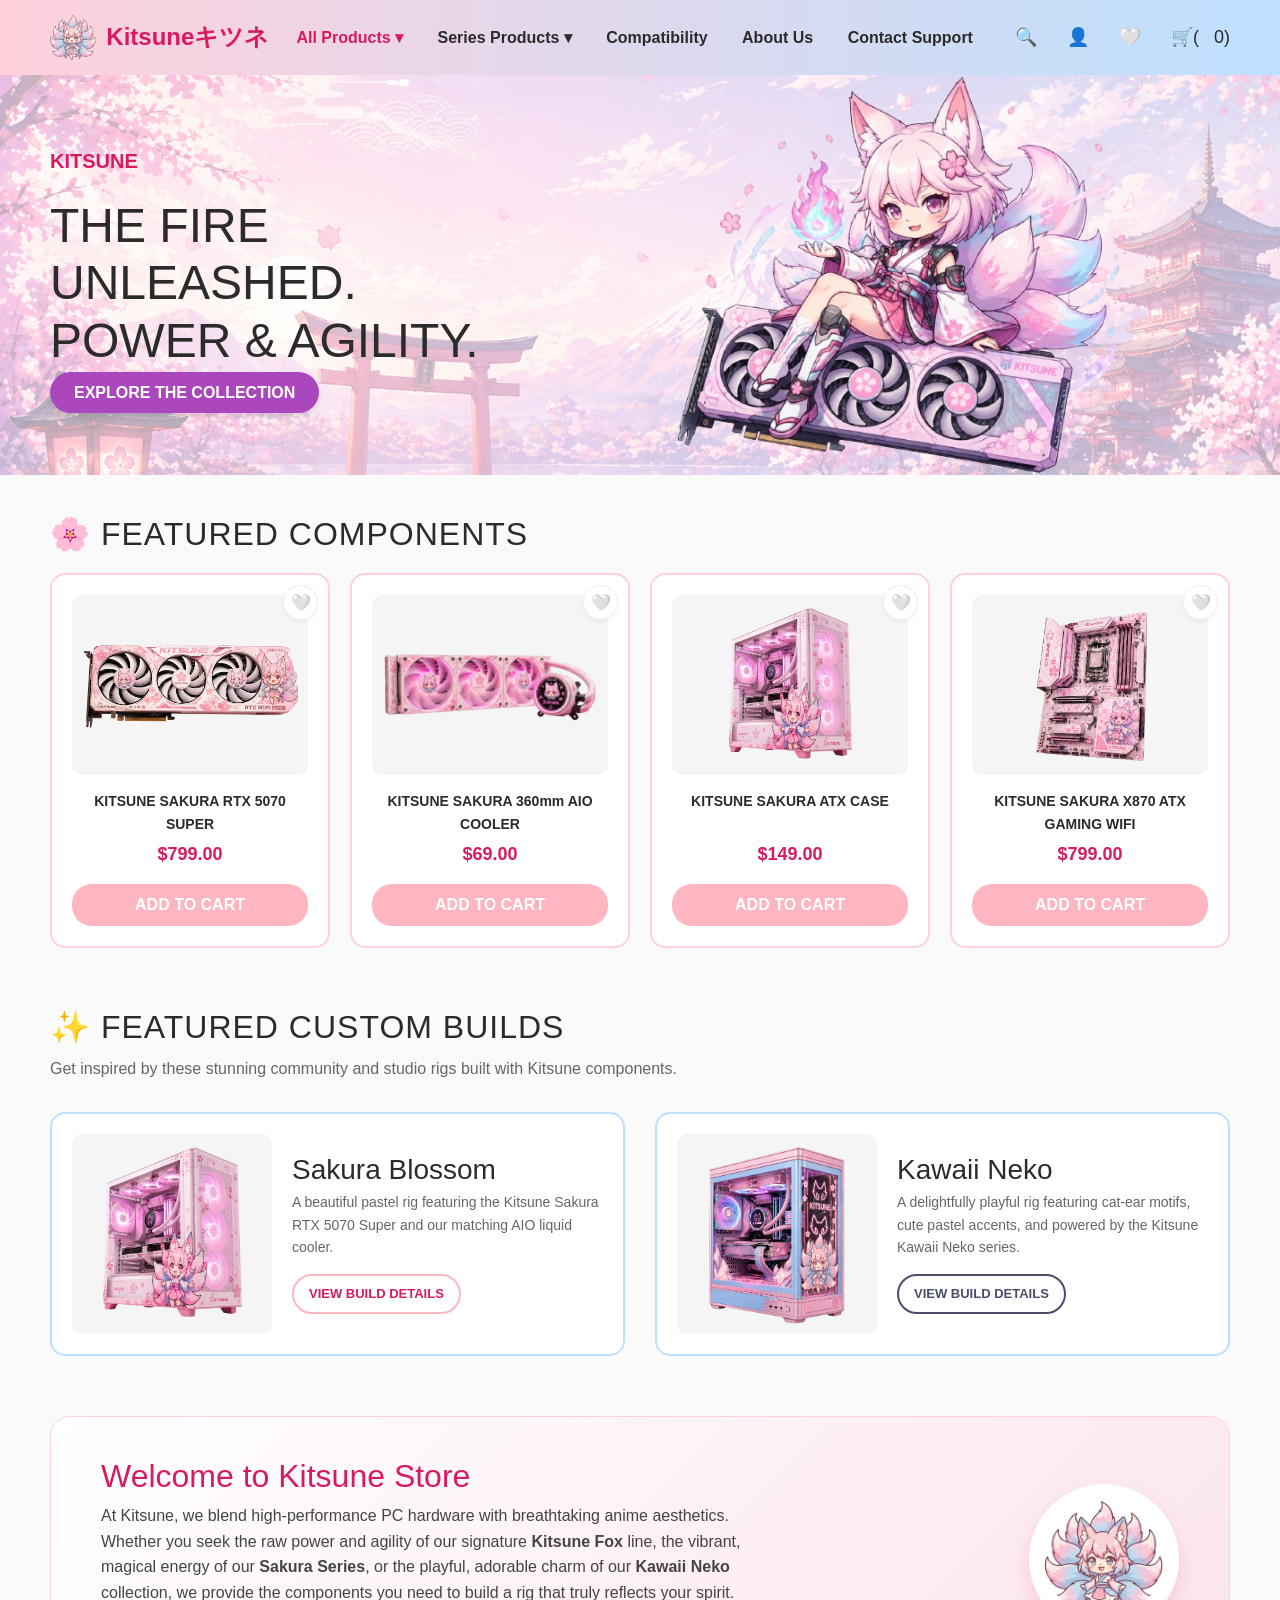
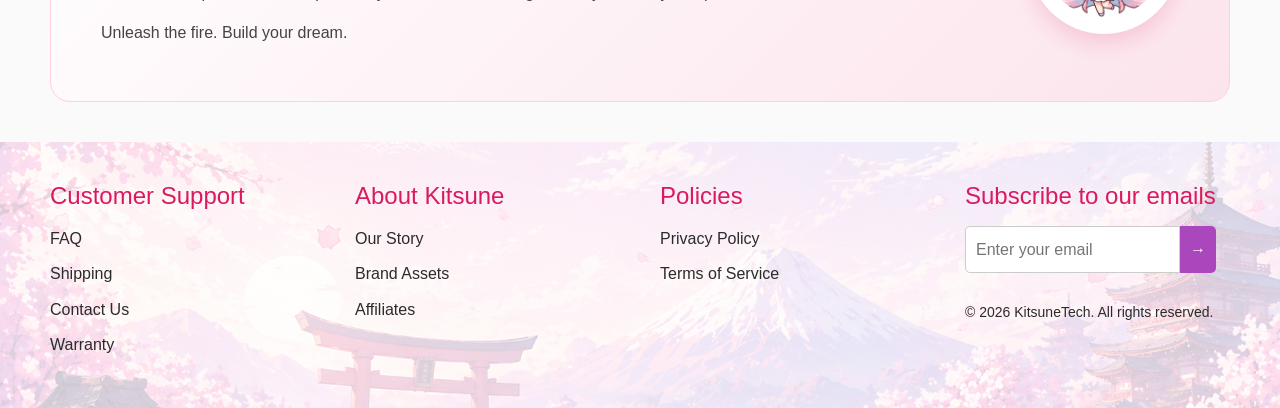
==== commit d577abbb: "LAHAT" ====
--- a/index.html
+++ b/index.html
@@ -4,6 +4,7 @@
     <meta charset="UTF-8">
     <meta name="viewport" content="width=device-width, initial-scale=1.0">
     <title>Kitsune Official Store</title>
+    <link rel="icon" type="image/png" href="assets/Logo.png">
     <link href="https://cdn.jsdelivr.net/npm/bootstrap@5.3.3/dist/css/bootstrap.min.css" rel="stylesheet"> 
     <link rel="stylesheet" href="styles.css?v=4">
 </head>
@@ -19,9 +20,13 @@
             <img src="assets/Logo.png" class="brand-logo" alt="Kitsune Logo"> Kitsuneキツネ
         </a>
         <nav>
-            <a href="catalog.html">All Products</a>
-            <a href="amd.html">AMD Graphics Cards</a>
-            <a href="nvidia.html">NVIDIA Graphics Cards</a>
+            <div class="dropdown">
+                <a href="catalog.html" class="dropbtn" style="color: #d81b60;">All Products ▾</a>
+                <div class="dropdown-content">
+                    <a href="amd.html">AMD Graphics Cards</a>
+                    <a href="nvidia.html">NVIDIA Graphics Cards</a>
+                </div>
+            </div>
             
             <div class="dropdown">
                 <a href="#" class="dropbtn">Series Products ▾</a>
